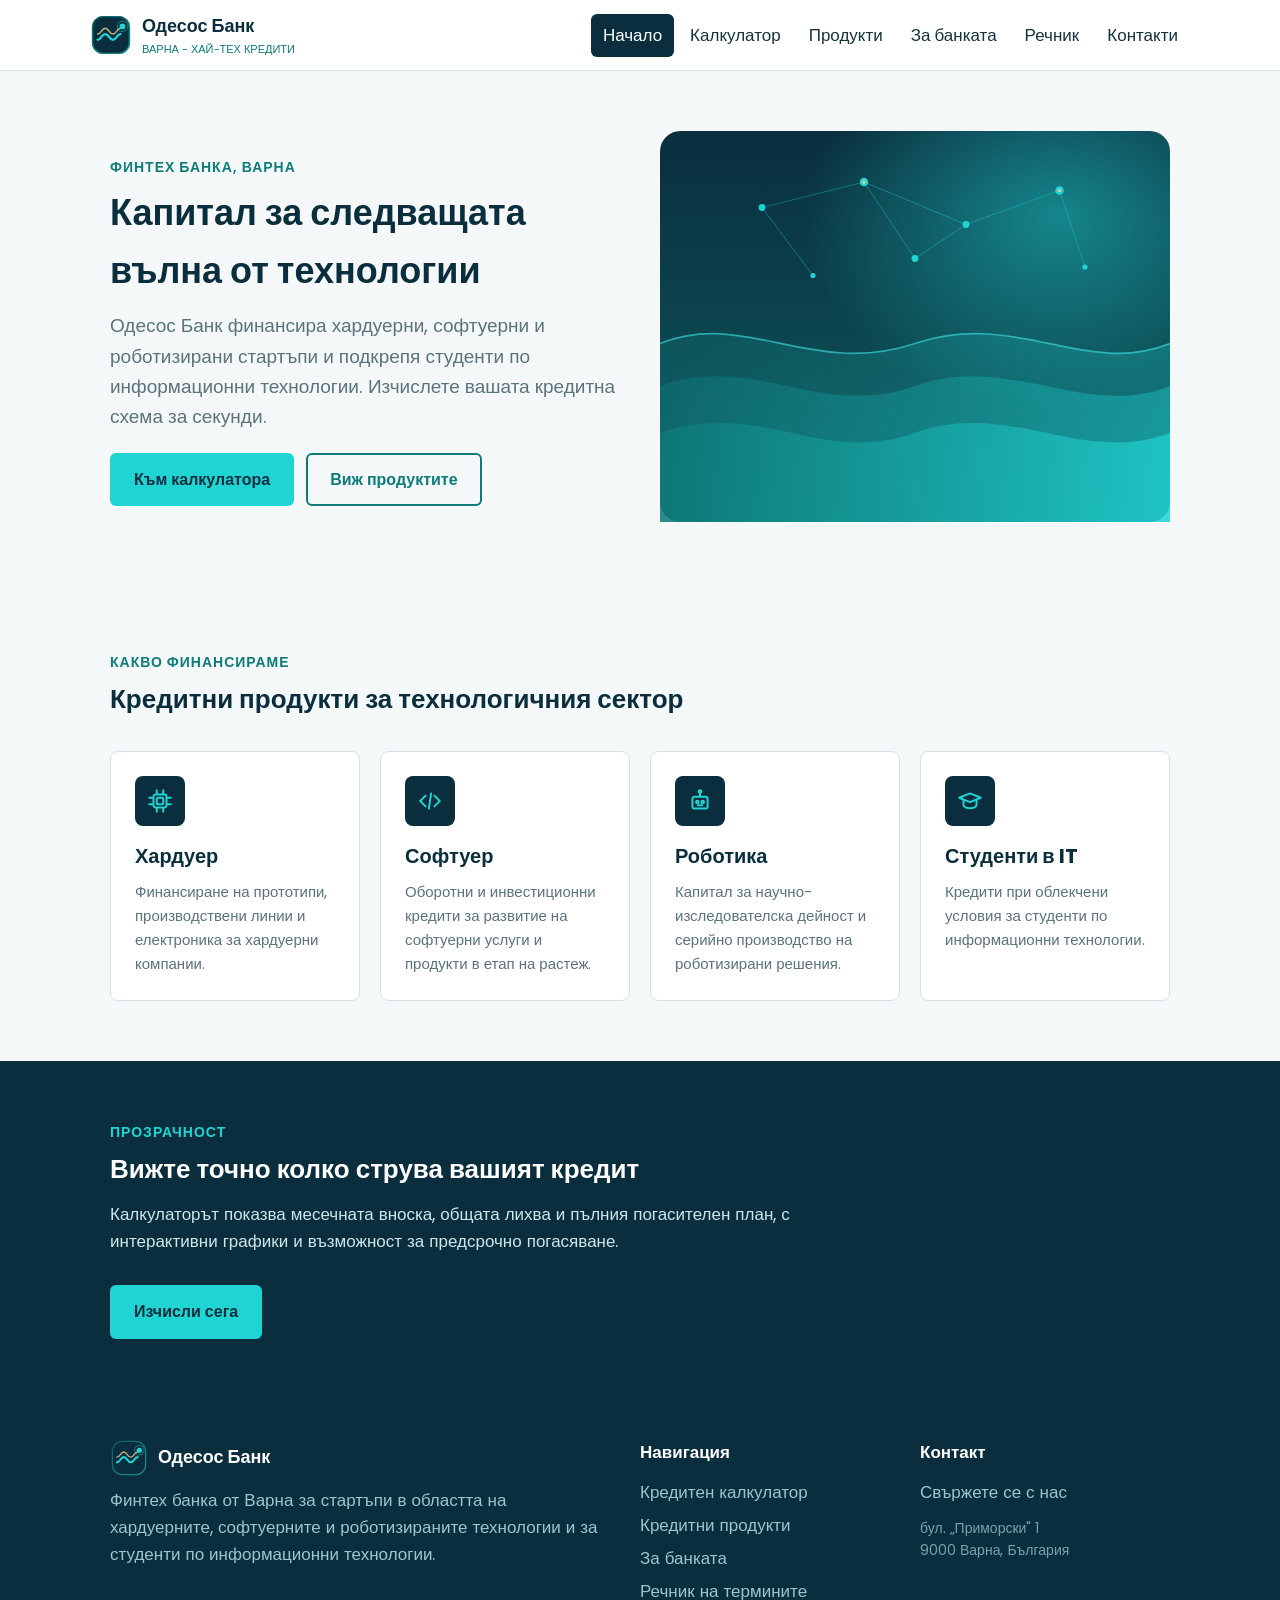
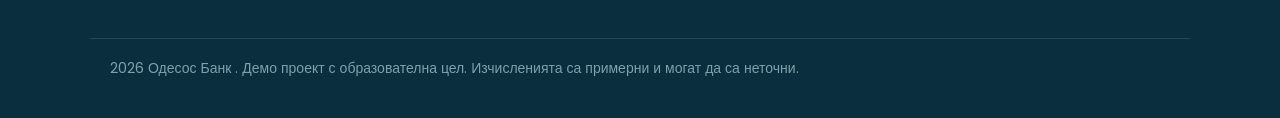
==== index.html @ dea0d9ed "Add files via upload" ====
<!DOCTYPE html>
<html lang="bg">
<head>
  <meta charset="UTF-8">
  <meta name="viewport" content="width=device-width, initial-scale=1">
  <title>Одесос Банк - кредити за хай-тех от Варна</title>
  <meta name="description" content="Одесос Банк - демонстрационна банка от Варна за кредити за хардуерни, софтуерни и роботизирани стартъпи и студенти по IT.">
  <link rel="icon" href="images/logo.svg" type="image/svg+xml">
  <link rel="stylesheet" href="css/style.css">
</head>
<body>
  <!-- Връзка за прескачане към съдържанието (помага за достъпността) -->
  <a href="#main" class="skip-link">Към основното съдържание</a>

  <!-- ===== Хедър с навигация (еднакъв на всички страници) ===== -->
  <header class="site-header">
    <nav class="container nav" aria-label="Основна навигация">
      <a href="index.html" class="brand">
        <img src="images/logo.svg" alt="Лого на Одесос Банк">
        <span class="brand-name">Одесос Банк<span>Варна - хай-тех кредити</span></span>
      </a>
      <!-- Бутон за мобилно меню -->
      <button class="nav-toggle" aria-label="Меню" aria-expanded="false"><span></span><span></span><span></span></button>
      <ul class="nav-links">
        <li><a href="index.html" aria-current="page">Начало</a></li>
        <li><a href="kalkulator.html">Калкулатор</a></li>
        <li><a href="produkti.html">Продукти</a></li>
        <li><a href="za-nas.html">За банката</a></li>
        <li><a href="rechnik.html">Речник</a></li>
        <li><a href="kontakti.html">Контакти</a></li>
      </ul>
    </nav>
  </header>

  <main id="main">
    <!-- ===== Hero - голям банер в началото ===== -->
    <section class="hero">
      <div class="container hero-grid">
        <div>
          <p class="eyebrow">Финтех банка, Варна</p>
          <h1>Капитал за следващата вълна от технологии</h1>
          <p class="lead">Одесос Банк финансира хардуерни, софтуерни и роботизирани стартъпи и подкрепя студенти по информационни технологии. Изчислете вашата кредитна схема за секунди.</p>
          <div class="hero-cta">
            <a href="kalkulator.html" class="btn btn-primary">Към калкулатора</a>
            <a href="produkti.html" class="btn btn-ghost">Виж продуктите</a>
          </div>
        </div>
        <div>
          <img src="images/hero.svg" alt="Илюстрация на морски вълни, преливащи в компютърна мрежа">
        </div>
      </div>
    </section>

    <!-- ===== Преглед на продуктите (четири карти) ===== -->
    <section class="section">
      <div class="container">
        <div class="section-head">
          <p class="eyebrow">Какво финансираме</p>
          <h2>Кредитни продукти за технологичния сектор</h2>
        </div>
        <div class="cards">
          <!-- Карта: Хардуер -->
          <article class="card">
            <div class="card-icon" aria-hidden="true">
              <!-- Иконка на компютърна платка - SVG от https://feathericons.com/ -->
              <svg viewBox="0 0 24 24" fill="none" stroke="currentColor" stroke-width="1.8" stroke-linecap="round" stroke-linejoin="round"><rect x="6" y="6" width="12" height="12" rx="2"/><rect x="9" y="9" width="6" height="6" rx="1"/><path d="M9 2v3M15 2v3M9 19v3M15 19v3M2 9h3M2 15h3M19 9h3M19 15h3"/></svg>
            </div>
            <h3>Хардуер</h3>
            <p>Финансиране на прототипи, производствени линии и електроника за хардуерни компании.</p>
          </article>
          <!-- Карта: Софтуер -->
          <article class="card">
            <div class="card-icon" aria-hidden="true">
               <!-- Иконка на код - SVG от https://feathericons.com/ -->
              <svg viewBox="0 0 24 24" fill="none" stroke="currentColor" stroke-width="1.8" stroke-linecap="round" stroke-linejoin="round"><polyline points="8 7 3 12 8 17"/><polyline points="16 7 21 12 16 17"/><line x1="13" y1="5" x2="11" y2="19"/></svg>
            </div>
            <h3>Софтуер</h3>
            <p>Оборотни и инвестиционни кредити за развитие на софтуерни услуги и продукти в етап на растеж.</p>
          </article>
          <!-- Карта: Роботика -->
          <article class="card">
            <div class="card-icon" aria-hidden="true">
              <!-- Иконка на робот - SVG от https://feathericons.com/ -->
              <svg viewBox="0 0 24 24" fill="none" stroke="currentColor" stroke-width="1.8" stroke-linecap="round" stroke-linejoin="round"><rect x="5" y="8" width="14" height="11" rx="2"/><circle cx="9.5" cy="13" r="1.2"/><circle cx="14.5" cy="13" r="1.2"/><path d="M10 16h4"/><line x1="12" y1="4" x2="12" y2="8"/><circle cx="12" cy="3.2" r="1.2"/></svg>
            </div>
            <h3>Роботика</h3>
            <p>Капитал за научно-изследователска дейност и серийно производство на роботизирани решения.</p>
          </article>
          <!-- Карта: Студенти -->
          <article class="card">
            <div class="card-icon" aria-hidden="true">
              <!-- Иконка за студент - SVG от https://feathericons.com/ -->
              <svg viewBox="0 0 24 24" fill="none" stroke="currentColor" stroke-width="1.8" stroke-linecap="round" stroke-linejoin="round"><path d="M22 9 12 5 2 9l10 4 10-4z"/><path d="M6 11v5c0 1.4 2.7 2.6 6 2.6s6-1.2 6-2.6v-5"/></svg>
            </div>
            <h3>Студенти в IT</h3>
            <p>Кредити при облекчени условия за студенти по информационни технологии.</p>
          </article>
        </div>
      </div>
    </section>

    <!-- ===== Тъмна секция с линк към калкулатора ===== -->
    <section class="section section-dark">
      <div class="container">
        <div class="section-head">
          <p class="eyebrow">Прозрачност</p>
          <h2>Вижте точно колко струва вашият кредит</h2>
          <p>Калкулаторът показва месечната вноска, общата лихва и пълния погасителен план, с интерактивни графики и възможност за предсрочно погасяване.</p>
        </div>
        <a href="kalkulator.html" class="btn btn-primary">Изчисли сега</a>
      </div>
    </section>
  </main>

  <!-- ===== Footer (еднакъв на всички страници) ===== -->
  <footer class="site-footer">
    <div class="container footer-grid">
      <div>
        <div class="footer-brand"><img src="images/logo.svg" alt=""><strong>Одесос Банк</strong></div>
        <p>Финтех банка от Варна за стартъпи в областта на хардуерните, софтуерните и роботизираните технологии и за студенти по информационни технологии.</p>
      </div>
      <div>
        <h4>Навигация</h4>
        <a href="kalkulator.html">Кредитен калкулатор</a>
        <a href="produkti.html">Кредитни продукти</a>
        <a href="za-nas.html">За банката</a>
        <a href="rechnik.html">Речник на термините</a>
      </div>
      <div>
        <h4>Контакт</h4>
        <a href="kontakti.html">Свържете се с нас</a>
        <p style="margin-top:8px; font-size:14px; color:#7ba2ab">бул. „Приморски" 1<br>9000 Варна, България</p>
      </div>
    </div>
    <div class="container footer-bottom">
      <p>2026 Одесос Банк . Демо проект с образователна цел. Изчисленията са примерни и могат да са неточни.</p>
    </div>
  </footer>

  <!-- JavaScript за мобилното меню -->
  <script src="js/main.js"></script>
</body>
</html>
---- css/style.css ----
/* ============================================================
   Одесос Банк - основен стилов файл (style.css)
   Тема: Черно море + технологии
   Само стандартен CSS, без браузър-специфичен код.
   ============================================================ */

/* Шрифт от Google Fonts */
@import url('https://fonts.googleapis.com/css2?family=Poppins:wght@400;500;600;700&display=swap');

/*  ---- Променливи с цветовете на темата ----  */
:root {
  --blue-dark: #0a2e3d;   /* морско синьо - основен тъмен цвят */
  --teal: #0e7c7b;        /* морско зелено - връзки и акценти */
  --cyan: #21d4d4;        /* технологичен циан за бутони */
  --sand: #e8c58a;        /* пясъчно златен - детайли */
  --bg: #f4f8f9;          /* светъл фон на страницата */
  --white: #ffffff;
  --gray: #e8eff0;        /* светлосив фон за полета */
  --text: #15333d;        /* основен цвят на текста */
  --text-light: #5a737c;  /* по-блед текст */
  --border: #d5e1e4;      /* цвят на рамки */
}

/* ----  Основни (глобални) стилове ---- */
* {
  box-sizing: border-box;   /* паддингът да не уголемява елементите */
  margin: 0;
  padding: 0;
}


body {
  font-family: 'Poppins', Arial, sans-serif;
  font-size: 17px;
  line-height: 1.6;
  color: var(--text);
  background-color: var(--bg);
}

h1 { font-size: 36px; margin-bottom: 12px; color: var(--blue-dark); }
h2 { font-size: 26px; margin-bottom: 10px; color: var(--blue-dark); }
h3 { font-size: 20px; margin-bottom: 8px; color: var(--blue-dark); }
p  { margin-bottom: 14px; }

a { color: var(--teal); text-decoration: none; }
a:hover { text-decoration: underline; }

img { max-width: 100%; }

/* Центриращ контейнер с максимална ширина */
.container {
  max-width: 1100px;
  margin: 0 auto;
  padding: 0 20px;
}

/* Малък надпис над заглавията */
.eyebrow {
  color: var(--teal);
  font-weight: 600;
  font-size: 14px;
  text-transform: uppercase;
  letter-spacing: 1px;
  margin-bottom: 6px;
}

/* Линк за прескачане към съдържанието (за достъпност) */
.skip-link {
  position: absolute;
  left: -1000px;
  background: var(--cyan);
  color: var(--blue-dark);
  padding: 10px 16px;
  font-weight: 600;
}
.skip-link:focus { left: 10px; top: 10px; }  /* показва се при фокус с Tab */

/* ---- Бутони ---- */
.btn {
  display: inline-block;
  padding: 12px 22px;
  border-radius: 6px;
  border: 2px solid transparent;
  font-family: inherit;
  font-size: 16px;
  font-weight: 600;
  cursor: pointer;
  text-decoration: none;
}
.btn:hover { text-decoration: none; }

.btn-primary { background-color: var(--cyan); color: var(--blue-dark); }
.btn-primary:hover { background-color: #1bbdbd; }

.btn-ghost { background-color: transparent; color: var(--teal); border-color: var(--teal); }
.btn-ghost:hover { background-color: var(--gray); }

.btn-soft { background-color: var(--gray); color: var(--blue-dark); }
.btn-soft:hover { background-color: #dde8ea; }

/* ---- Хедър и навигация ---- */
.site-header {
  position: sticky;        /* лентата остава горе при скролване */
  top: 0;
  z-index: 10;
  background-color: var(--white);
  border-bottom: 1px solid var(--border);
}

.nav {
  display: flex;                  /* лого вляво, връзки вдясно */
  align-items: center;
  justify-content: space-between;
  padding: 12px 0;
}
.brand { display: flex; align-items: center; gap: 10px; }
.brand img { width: 42px; height: 42px; }
.brand-name { font-weight: 700; font-size: 18px; color: var(--blue-dark); }
.brand-name span {        /* подзаглавие под името */
  display: block;
  font-size: 11px;
  font-weight: 400;
  color: var(--teal);
  text-transform: uppercase;
}

/* Бутон за мобилно меню (показва се само на малки екрани) */
.nav-toggle {
  display: none;
  background: none;
  border: none;
  cursor: pointer;
  padding: 8px;
}
.nav-toggle span {        /* трите чертички на хамбургера */
  display: block;
  width: 25px;
  height: 3px;
  background-color: var(--blue-dark);
  margin: 4px 0;
}

.nav-links { list-style: none; display: flex; gap: 4px; }
.nav-links a {
  display: block;
  padding: 8px 12px;
  border-radius: 6px;
  color: var(--text);
  font-weight: 500;
}
.nav-links a:hover { background-color: var(--gray); text-decoration: none; }
/* активната страница се откроява */
.nav-links a[aria-current="page"] { background-color: var(--blue-dark); color: var(--white); }

/* ---- Hero секция (началната страница) ---- */
.hero { padding: 60px 0; }
.hero-grid {
  display: grid;
  grid-template-columns: 1fr 1fr;   /* текст | картинка */
  gap: 40px;
  align-items: center;
}
.hero .lead { font-size: 19px; color: var(--text-light); }
.hero-cta { margin-top: 20px; display: flex; gap: 12px; flex-wrap: wrap; }

/* ---- Общи секции ---- */
.section { padding: 60px 0; }
/* Тъмна секция  */
.section-dark { background-color: var(--blue-dark); color: #cfe6ea; }
.section-dark h1, .section-dark h2, .section-dark h3 { color: var(--white); }
.section-dark .eyebrow { color: var(--cyan); }
.section-head { max-width: 700px; margin-bottom: 30px; }

/* ---- Карти на продуктите ---- */
.cards {
  display: grid;
  grid-template-columns: repeat(4, 1fr);   /* четири в ред */
  gap: 20px;
}
.card {
  background-color: var(--white);
  border: 1px solid var(--border);
  border-radius: 8px;
  padding: 24px;
}
.card:hover { border-color: var(--cyan); }   /* ефект при hover/посочване */
.card-icon {                 /* квадратче с иконка */
  width: 50px;
  height: 50px;
  background-color: var(--blue-dark);
  color: var(--cyan);
  border-radius: 8px;
  display: flex;
  align-items: center;
  justify-content: center;
  margin-bottom: 14px;
}
.card-icon svg { width: 26px; height: 26px; }
.card p { color: var(--text-light); font-size: 15px; margin-bottom: 0; }

/* ----  Калкулатор: оформление в две колони ---- */
.calc-layout {
  display: grid;
  grid-template-columns: 360px 1fr;   /* форма | резултати */
  gap: 26px;
  align-items: start;
}

/* Бяла кутия (панел) */
.panel {
  background-color: var(--white);
  border: 1px solid var(--border);
  border-radius: 8px;
  padding: 22px;
}

/* Едно поле във формата */
.field { margin-bottom: 20px; }
.field > label { display: block; font-weight: 600; font-size: 15px; margin-bottom: 6px; }
.field-row { display: flex; align-items: center; gap: 8px; }
.field-row input[type="number"] {
  flex: 1;
  font-family: inherit;
  font-size: 16px;
  padding: 10px;
  border: 1px solid var(--border);
  border-radius: 6px;
  background-color: var(--gray);
}
.field-row .unit { color: var(--text-light); font-size: 14px; }

/* Плъзгач - оцветяваме го със стандартния accent-color (работи във всички браузъри) */
input[type="range"] {
  width: 100%;
  margin-top: 10px;
  accent-color: var(--cyan);
}

/* Радио бутони за схемата на погасяване */
.radio-group { display: flex; gap: 18px; }
.radio-group label { display: flex; align-items: center; gap: 6px; cursor: pointer; font-weight: 500; }
.radio-group input { accent-color: var(--cyan); }

.hint { font-size: 13px; color: var(--text-light); margin-top: 6px; }

/* details блок за предсрочно погасяване */
.prepay-box {
  border: 1px solid var(--border);
  border-radius: 6px;
  padding: 10px 16px;
}
.prepay-box summary { font-weight: 600; cursor: pointer; padding: 6px 0; }

/* ---- Резултати ---- */
.results { display: grid; gap: 20px; }

/* Редичка с обобщаващи стойности */
.summary {
  display: grid;
  grid-template-columns: repeat(4, 1fr);
  gap: 12px;
}
.metric {
  background-color: var(--blue-dark);
  color: var(--white);
  border-radius: 8px;
  padding: 16px;
}
.metric .label { font-size: 13px; color: #9fc4cc; margin-bottom: 4px; }
.metric .value { font-size: 22px; font-weight: 700; }

/* първата стойност (месечна вноска) се откроява в циан */
.metric.accent { background-color: var(--cyan); color: var(--blue-dark); }
.metric.accent .label { color: var(--blue-dark); }

/* Двете диаграми една до друга */
.charts { display: grid; grid-template-columns: 1fr 1fr; gap: 20px; }
.chart-box {
  background-color: var(--white);
  border: 1px solid var(--border);
  border-radius: 8px;
  padding: 20px;
}
.chart-box svg { width: 100%; height: auto; }
/* легенда под диаграмите */
.legend { display: flex; gap: 16px; flex-wrap: wrap; margin-top: 10px; font-size: 14px; color: var(--text-light); }
.legend span { display: flex; align-items: center; gap: 6px; }
.legend i { width: 12px; height: 12px; border-radius: 2px; }

/* ---- Таблица с погасителния план ---- */
.table-wrap {
  overflow-x: auto;     /* хоризонтално скролване на тесни екрани */
  border: 1px solid var(--border);
  border-radius: 8px;
}
table.schedule { width: 100%; border-collapse: collapse; background-color: var(--white); font-size: 15px; }
table.schedule caption { text-align: left; padding: 14px 16px 0; font-weight: 600; }
table.schedule th, table.schedule td { padding: 10px 14px; text-align: right; }
table.schedule th:first-child, table.schedule td:first-child { text-align: left; }
table.schedule thead th { background-color: var(--blue-dark); color: var(--white); }
table.schedule tbody td { border-top: 1px solid var(--border); }
table.schedule tbody tr:nth-child(even) { background-color: var(--gray); }  /* За редуващи се редове */
table.schedule tbody tr.prepay td { color: var(--teal); font-weight: 700; }  /* редът с предсрочно погасяване */

/* ---- Запазени сценарии ---- */
.save-bar { display: flex; gap: 8px; margin-bottom: 14px; }
.save-bar input {
  flex: 1;
  padding: 10px;
  border: 1px solid var(--border);
  border-radius: 6px;
  font-family: inherit;
  font-size: 15px;
  background-color: var(--gray);
}
.saved-row {
  display: flex;
  align-items: center;
  gap: 8px;
  padding: 10px 12px;
  border: 1px solid var(--border);
  border-radius: 6px;
  margin-bottom: 8px;
}
.saved-row span { flex: 1; font-weight: 600; font-size: 15px; }
.saved-row small { display: block; font-weight: 400; color: var(--text-light); font-size: 13px; }
.saved-row .btn { padding: 6px 14px; font-size: 14px; }
.link-del { background: none; border: none; color: #b00020; cursor: pointer; font-size: 18px; }

/* ---- Речник  ---- */
.glossary { max-width: 760px; }
.glossary details {
  background-color: var(--white);
  border: 1px solid var(--border);
  border-radius: 6px;
  padding: 6px 18px;
  margin-bottom: 10px;
}
.glossary summary { font-weight: 600; cursor: pointer; padding: 10px 0; color: var(--blue-dark); }
.glossary details p { color: var(--text-light); margin-bottom: 12px; }

/* ---- Форма за контакт ---- */
.contact-grid { display: grid; grid-template-columns: 1fr 1fr; gap: 36px; align-items: start; }
.form-field { margin-bottom: 16px; }
.form-field label { display: block; font-weight: 600; font-size: 15px; margin-bottom: 6px; }
.form-field input, .form-field textarea {
  width: 100%;
  padding: 11px;
  border: 1px solid var(--border);
  border-radius: 6px;
  font-family: inherit;
  font-size: 16px;
  background-color: var(--white);
}
.form-field textarea { min-height: 120px; resize: vertical; }
.form-error { color: #b00020; font-size: 14px; margin-top: 4px; }   /* съобщение за грешка */
.form-status { margin-top: 12px; font-weight: 600; }
.form-status.ok { color: var(--teal); }

/* Списък с информация за контакт */
.info-list { list-style: none; }
.info-list li { margin-bottom: 16px; }
.info-list strong { display: block; color: var(--blue-dark); }
.info-list span { color: var(--text-light); font-size: 15px; }

/* ---- Footer ---- */
.site-footer { background-color: var(--blue-dark); color: #9fc4cc; padding: 40px 0 24px; }
.footer-grid { display: grid; grid-template-columns: 2fr 1fr 1fr; gap: 30px; }
.site-footer h4 { color: var(--white); margin-bottom: 10px; }
.site-footer a { color: #9fc4cc; display: block; padding: 3px 0; }
.footer-brand { display: flex; align-items: center; gap: 10px; margin-bottom: 10px; }
.footer-brand img { width: 38px; height: 38px; }
.footer-brand strong { color: var(--white); font-size: 18px; }
.footer-bottom {
  border-top: 1px solid #1d4a5a;
  margin-top: 30px;
  padding-top: 18px;
  font-size: 14px;
  color: #7ba2ab;
}

/* ============================================================
   Мобилни устройства - адаптивност и отзивчив дизайн
     - използване на медийни заявки (media queries) за различни ширини
   ============================================================ */

/* Таблети: максимална ширина 980px - колоните стават една под друга */
@media (max-width: 980px) {
  .hero-grid { grid-template-columns: 1fr; }
  .cards { grid-template-columns: repeat(2, 1fr); }   /* две карти в ред */
  .calc-layout { grid-template-columns: 1fr; }
  .charts { grid-template-columns: 1fr; }
  .summary { grid-template-columns: repeat(2, 1fr); }
  .contact-grid { grid-template-columns: 1fr; }
  .footer-grid { grid-template-columns: 1fr 1fr; }
}

/*  Телефони: максимална ширина 700px */
@media (max-width: 700px) {
  h1 { font-size: 28px; }
  h2 { font-size: 22px; }

  /* показваме хамбургер бутона и крием менюто по подразбиране */
  .nav-toggle { display: block; }
  .nav-links {
    display: none;
    position: absolute;
    top: 66px;
    left: 0;
    right: 0;
    flex-direction: column;
    background-color: var(--white);
    border-bottom: 1px solid var(--border);
    padding: 10px 20px;
  }
  .nav-links.open { display: flex; }   /* класът .open се добавя от JavaScript */

  .cards { grid-template-columns: 1fr; }   /* по една карта в ред */
  .summary { grid-template-columns: 1fr; }
  .footer-grid { grid-template-columns: 1fr; }
}
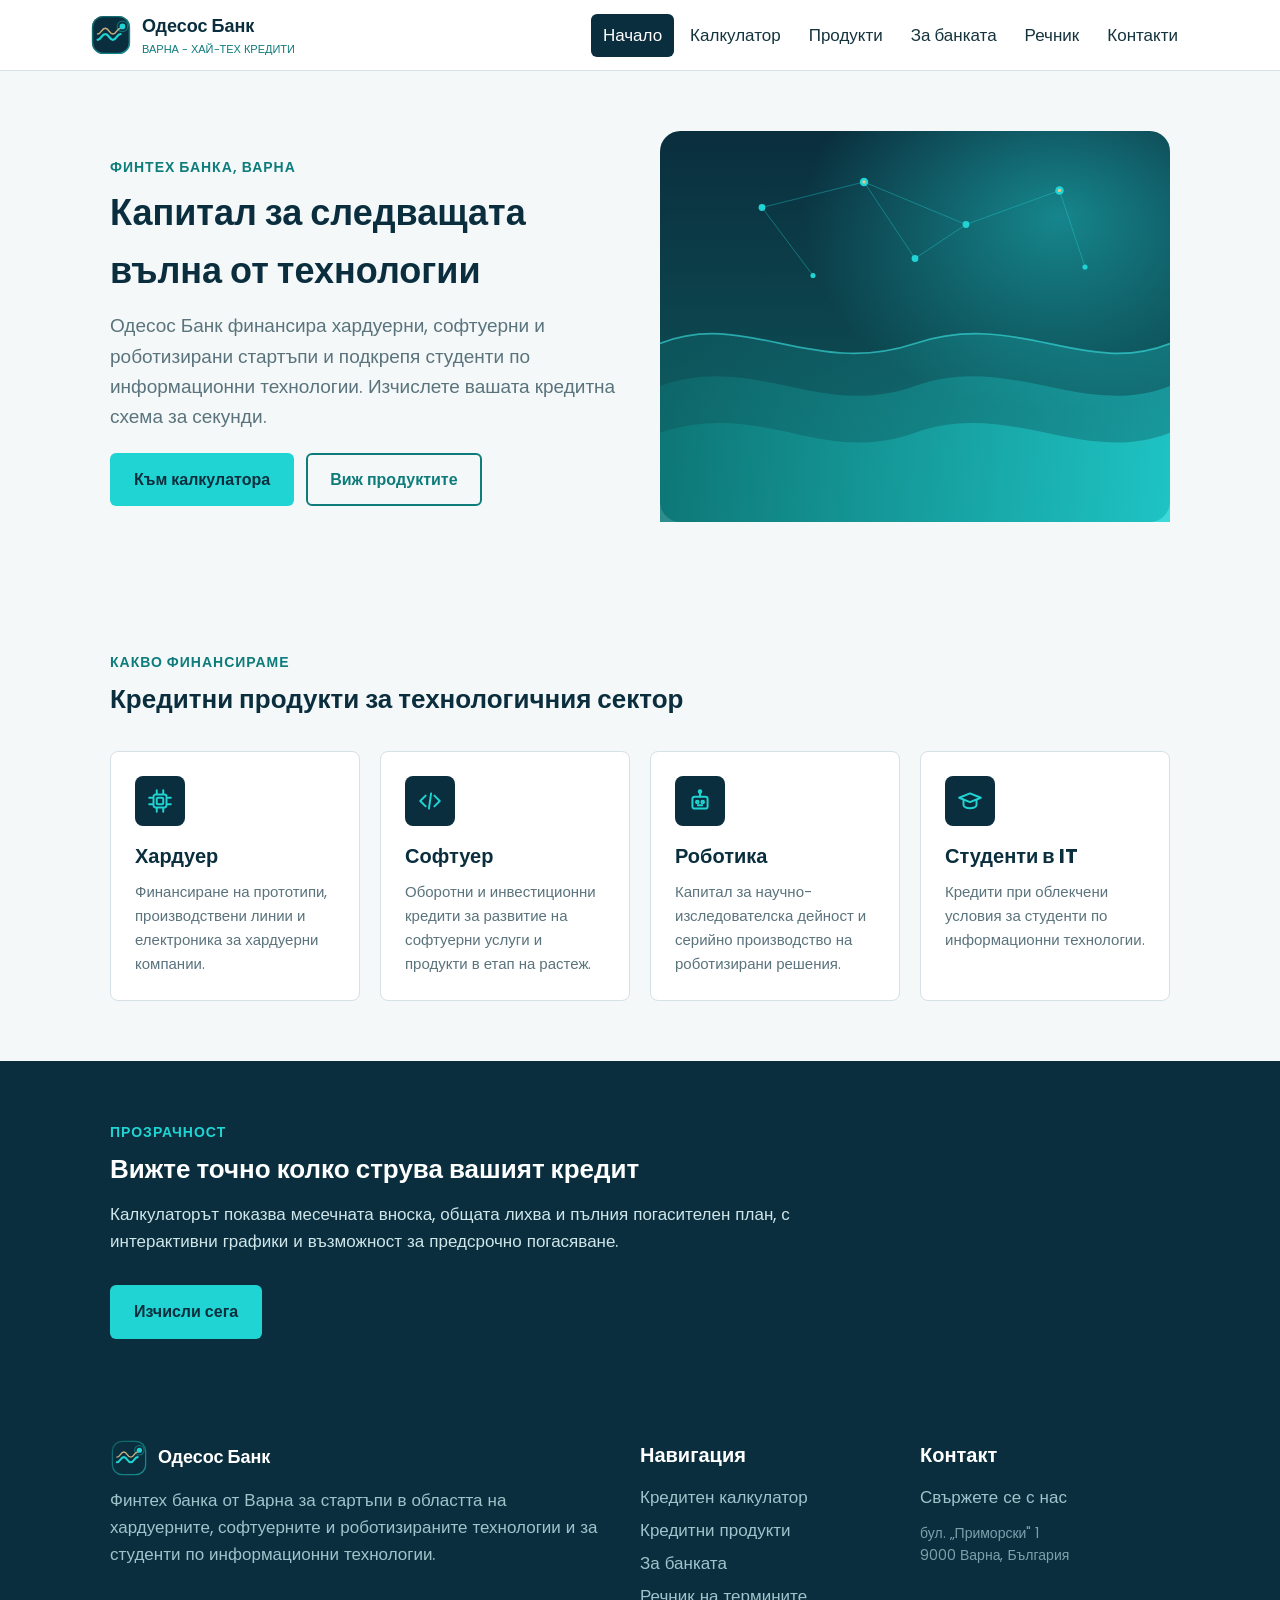
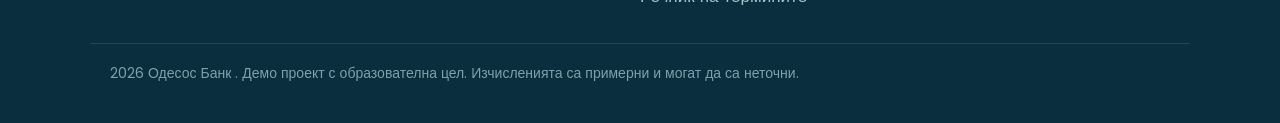
==== commit e3299c2d: "Add files via upload" ====
--- a/index.html
+++ b/index.html
@@ -120,14 +120,14 @@
         <p>Финтех банка от Варна за стартъпи в областта на хардуерните, софтуерните и роботизираните технологии и за студенти по информационни технологии.</p>
       </div>
       <div>
-        <h4>Навигация</h4>
+        <h3>Навигация</h3>
         <a href="kalkulator.html">Кредитен калкулатор</a>
         <a href="produkti.html">Кредитни продукти</a>
         <a href="za-nas.html">За банката</a>
         <a href="rechnik.html">Речник на термините</a>
       </div>
       <div>
-        <h4>Контакт</h4>
+        <h3>Контакт</h3>
         <a href="kontakti.html">Свържете се с нас</a>
         <p style="margin-top:8px; font-size:14px; color:#7ba2ab">бул. „Приморски" 1<br>9000 Варна, България</p>
       </div>
--- a/css/style.css
+++ b/css/style.css
@@ -366,7 +366,7 @@
 /* ---- Footer ---- */
 .site-footer { background-color: var(--blue-dark); color: #9fc4cc; padding: 40px 0 24px; }
 .footer-grid { display: grid; grid-template-columns: 2fr 1fr 1fr; gap: 30px; }
-.site-footer h4 { color: var(--white); margin-bottom: 10px; }
+.site-footer h3 { color: var(--white); margin-bottom: 10px; }
 .site-footer a { color: #9fc4cc; display: block; padding: 3px 0; }
 .footer-brand { display: flex; align-items: center; gap: 10px; margin-bottom: 10px; }
 .footer-brand img { width: 38px; height: 38px; }
